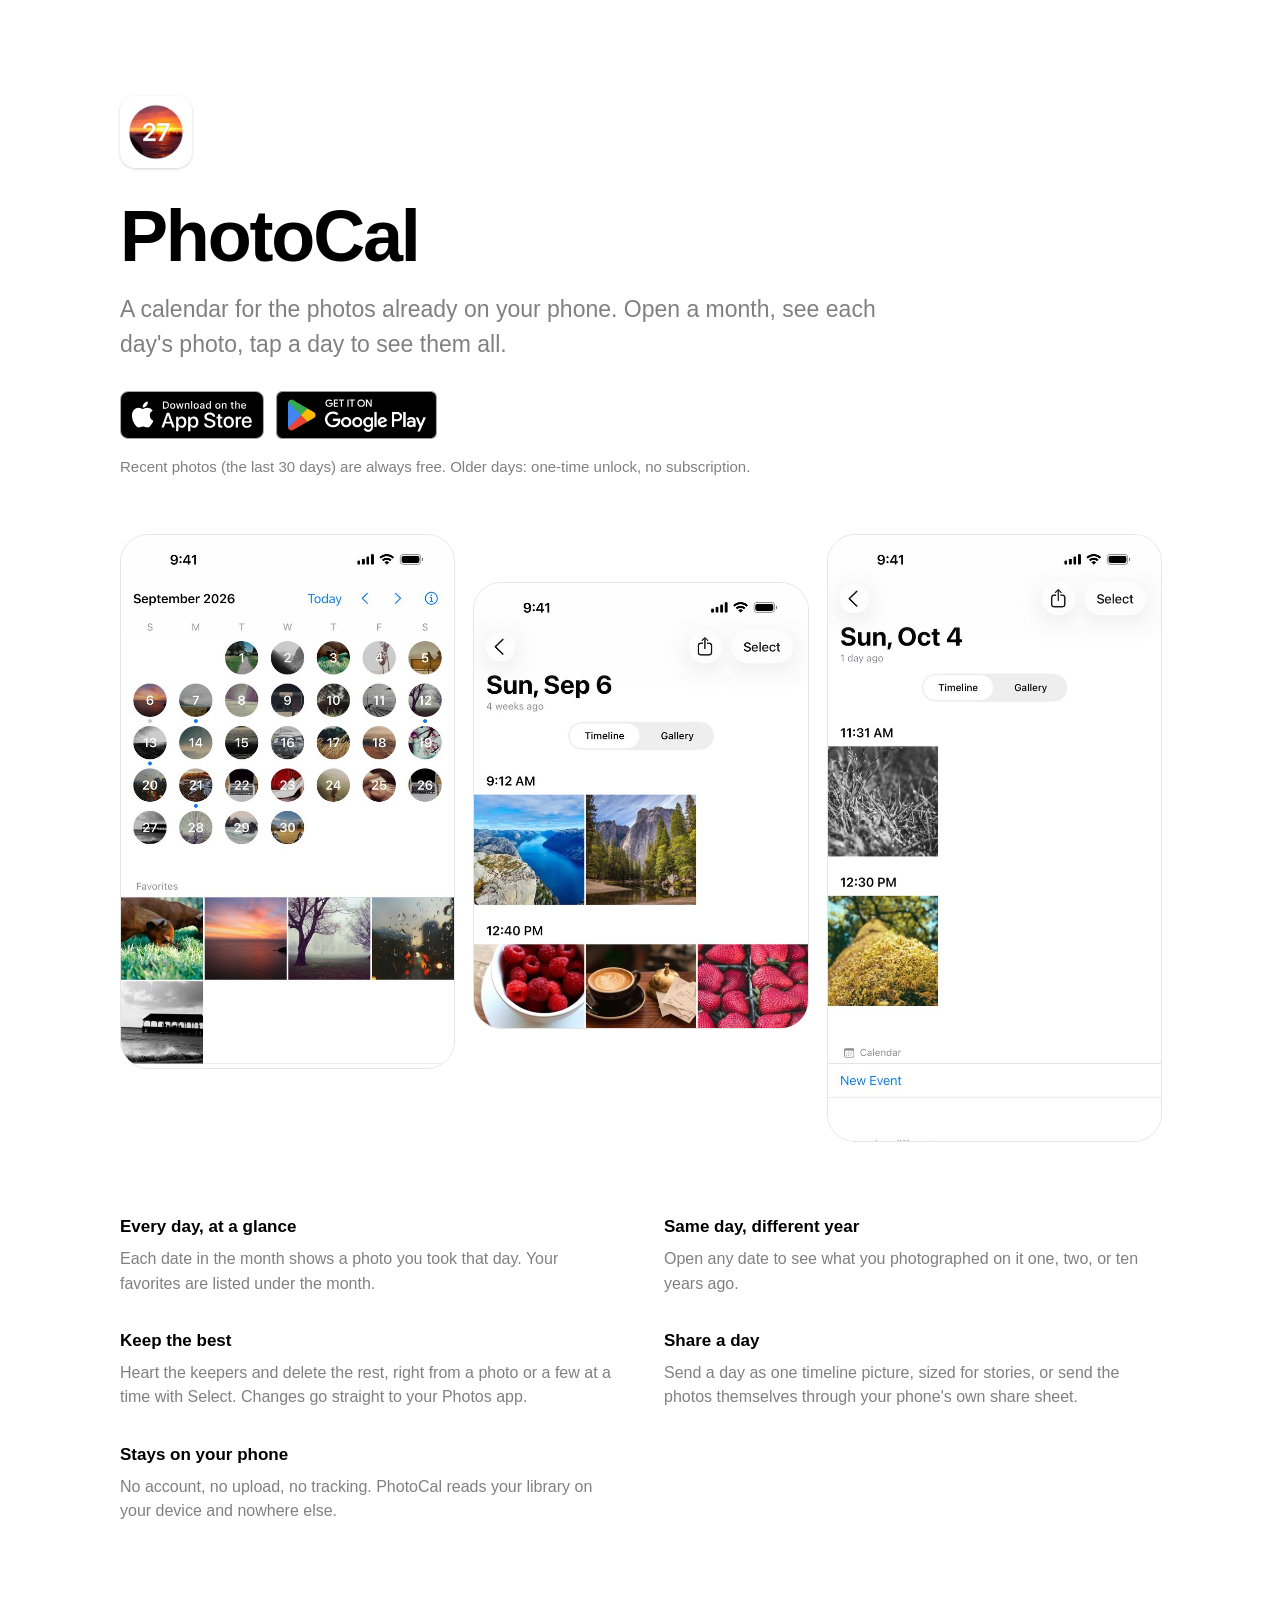
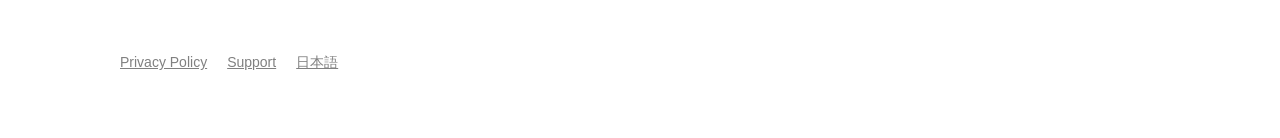
==== index.html @ a9daef5f "Carry ?utm_source into the store buttons so installs count per channel Co-Authored-By: Claude Opus 5" ====
<!doctype html>
<html lang="en">
<head>
<meta charset="utf-8">
<meta name="viewport" content="width=device-width, initial-scale=1">
<title>PhotoCal: Photo Calendar for iPhone and Android</title>
<meta name="description" content="A calendar for the photos already on your phone. Look back by date, keep the best, clear the rest, share a day. Photos stay on your device. Free on iPhone and Android.">
<link rel="canonical" href="https://photocalapp.com/">
<link rel="alternate" hreflang="en" href="https://photocalapp.com/">
<link rel="alternate" hreflang="ja" href="https://photocalapp.com/ja/">
<link rel="alternate" hreflang="x-default" href="https://photocalapp.com/">
<meta name="apple-itunes-app" content="app-id=6818942546">
<meta property="og:type" content="website">
<meta property="og:url" content="https://photocalapp.com/">
<meta property="og:title" content="PhotoCal: Photo Calendar">
<meta property="og:description" content="A calendar for the photos already on your phone.">
<meta property="og:image" content="https://photocalapp.com/img/01_calendar.jpg">
<meta name="twitter:card" content="summary_large_image">
<script type="application/ld+json">
{
  "@context": "https://schema.org",
  "@type": "MobileApplication",
  "name": "PhotoCal: Photo Calendar",
  "url": "https://photocalapp.com/",
  "image": "https://photocalapp.com/img/icon-180.png",
  "description": "A calendar for the photos already on your phone. Look back by date, keep the best, clear the rest, share a day.",
  "applicationCategory": "PhotographyApplication",
  "operatingSystem": "iOS, Android",
  "offers": { "@type": "Offer", "price": "0", "priceCurrency": "USD" },
  "sameAs": [
    "https://apps.apple.com/app/id6818942546",
    "https://play.google.com/store/apps/details?id=com.photocalapp.photocal"
  ]
}
</script>
<link rel="icon" href="/img/icon-64.png">
<link rel="apple-touch-icon" href="/img/icon-180.png">
<link rel="stylesheet" href="/style.css">
<style>
  body { max-width: none; padding: 0; }
  .wrap { max-width: 1040px; margin: 0 auto; padding: 0 24px; }
  header { padding: 96px 0 56px; }
  header .icon { width: 72px; height: 72px; border-radius: 16px; margin-bottom: 24px; box-shadow: 0 1px 3px color-mix(in srgb, CanvasText 18%, transparent); }
  header h1 { font-size: clamp(44px, 7vw, 72px); letter-spacing: -0.03em; line-height: 1; margin: 0; }
  header p { font-size: clamp(19px, 2.4vw, 23px); color: GrayText; max-width: 34em; margin: 20px 0 0; }
  .stores { display: flex; flex-wrap: wrap; gap: 12px; margin-top: 28px; }
  .stores img { height: 48px; width: auto; display: block; }
  header .price { font-size: 15px; color: GrayText; margin: 16px 0 0; max-width: none; }
  .shots { display: grid; grid-template-columns: repeat(3, 1fr); gap: 20px; align-items: start; }
  .shots img { width: 100%; height: auto; border-radius: 28px; border: 1px solid color-mix(in srgb, CanvasText 10%, transparent); }
  .shots img:nth-child(2) { margin-top: 48px; }
  .points { display: grid; grid-template-columns: repeat(2, 1fr); gap: 32px 48px; padding: 72px 0 24px; }
  .points h2 { font-size: 17px; margin: 0 0 6px; }
  .points p { margin: 0; color: GrayText; font-size: 16px; }
  .site-footer { padding: 56px 0 64px; font-size: 14px; display: flex; gap: 20px; }
  .site-footer a { color: GrayText; }
  @media (max-width: 720px) {
    header { padding: 64px 0 40px; }
    .shots { grid-template-columns: 1fr 1fr; }
    .shots img:nth-child(3) { display: none; }
    .shots img:nth-child(2) { margin-top: 32px; }
    .points { grid-template-columns: 1fr; gap: 24px; padding-top: 48px; }
  }
</style>
</head>
<body>
<div class="wrap">
  <header>
    <img class="icon" src="/img/icon-180.png" alt="PhotoCal icon">
    <h1>PhotoCal</h1>
    <p>A calendar for the photos already on your phone. Open a month, see each day's photo, tap a day to see them all.</p>
    <div class="stores">
      <a href="https://apps.apple.com/app/id6818942546"><img src="/img/app-store.svg" alt="Download on the App Store"></a>
      <a href="https://play.google.com/store/apps/details?id=com.photocalapp.photocal&amp;referrer=utm_source%3Dphotocalapp.com"><img src="/img/google-play.png" alt="Get it on Google Play"></a>
    </div>
    <p class="price">Recent photos (the last 30 days) are always free. Older days: one-time unlock, no subscription.</p>
  </header>

  <section class="shots" aria-label="Screenshots">
    <img src="/img/01_calendar.jpg" alt="A month calendar where each date shows that day's photo">
    <img src="/img/02_timeline.jpg" alt="One day's photos grouped by the time they were taken" loading="lazy">
    <img src="/img/05_same_day.jpg" alt="A day's photos with that day's calendar events" loading="lazy">
  </section>

  <section class="points">
    <div>
      <h2>Every day, at a glance</h2>
      <p>Each date in the month shows a photo you took that day. Your favorites are listed under the month.</p>
    </div>
    <div>
      <h2>Same day, different year</h2>
      <p>Open any date to see what you photographed on it one, two, or ten years ago.</p>
    </div>
    <div>
      <h2>Keep the best</h2>
      <p>Heart the keepers and delete the rest, right from a photo or a few at a time with Select. Changes go straight to your Photos app.</p>
    </div>
    <div>
      <h2>Share a day</h2>
      <p>Send a day as one timeline picture, sized for stories, or send the photos themselves through your phone's own share sheet.</p>
    </div>
    <div>
      <h2>Stays on your phone</h2>
      <p>No account, no upload, no tracking. PhotoCal reads your library on your device and nowhere else.</p>
    </div>
  </section>

  <footer class="site-footer">
    <a href="/privacy/">Privacy Policy</a>
    <a href="/support/">Support</a>
    <a href="/ja/" hreflang="ja" lang="ja">日本語</a>
  </footer>
</div>
<script>
// Carries the channel a visitor came from (photocalapp.com/?utm_source=threads)
// into the store buttons, so installs can be counted per channel: Play's
// install referrer, and the App Store campaign (ct; counted once pt is set).
(function () {
  var source = new URLSearchParams(location.search).get('utm_source');
  if (!source || !/^[a-z0-9_.-]{1,40}$/i.test(source)) return;
  document.querySelectorAll('a[href*="play.google.com"]').forEach(function (a) {
    a.href = a.href.replace(/utm_source%3D[^&%]*/, 'utm_source%3D' + source);
  });
  document.querySelectorAll('a[href*="apps.apple.com"]').forEach(function (a) {
    var url = new URL(a.href);
    url.searchParams.set('ct', source);
    a.href = url.toString();
  });
})();
</script>
</body>
</html>
---- style.css ----
:root { color-scheme: light dark; }
body { font-family: -apple-system, BlinkMacSystemFont, "Segoe UI", Roboto, sans-serif; max-width: 640px; margin: 0 auto; padding: 48px 20px; line-height: 1.55; color: CanvasText; background: Canvas; }
h1 { font-size: 34px; margin: 0 0 4px; }
h2 { font-size: 20px; margin-top: 32px; }
.sub { color: GrayText; margin: 0 0 32px; }
a { color: #0a84ff; }
footer { margin-top: 48px; font-size: 14px; color: GrayText; }
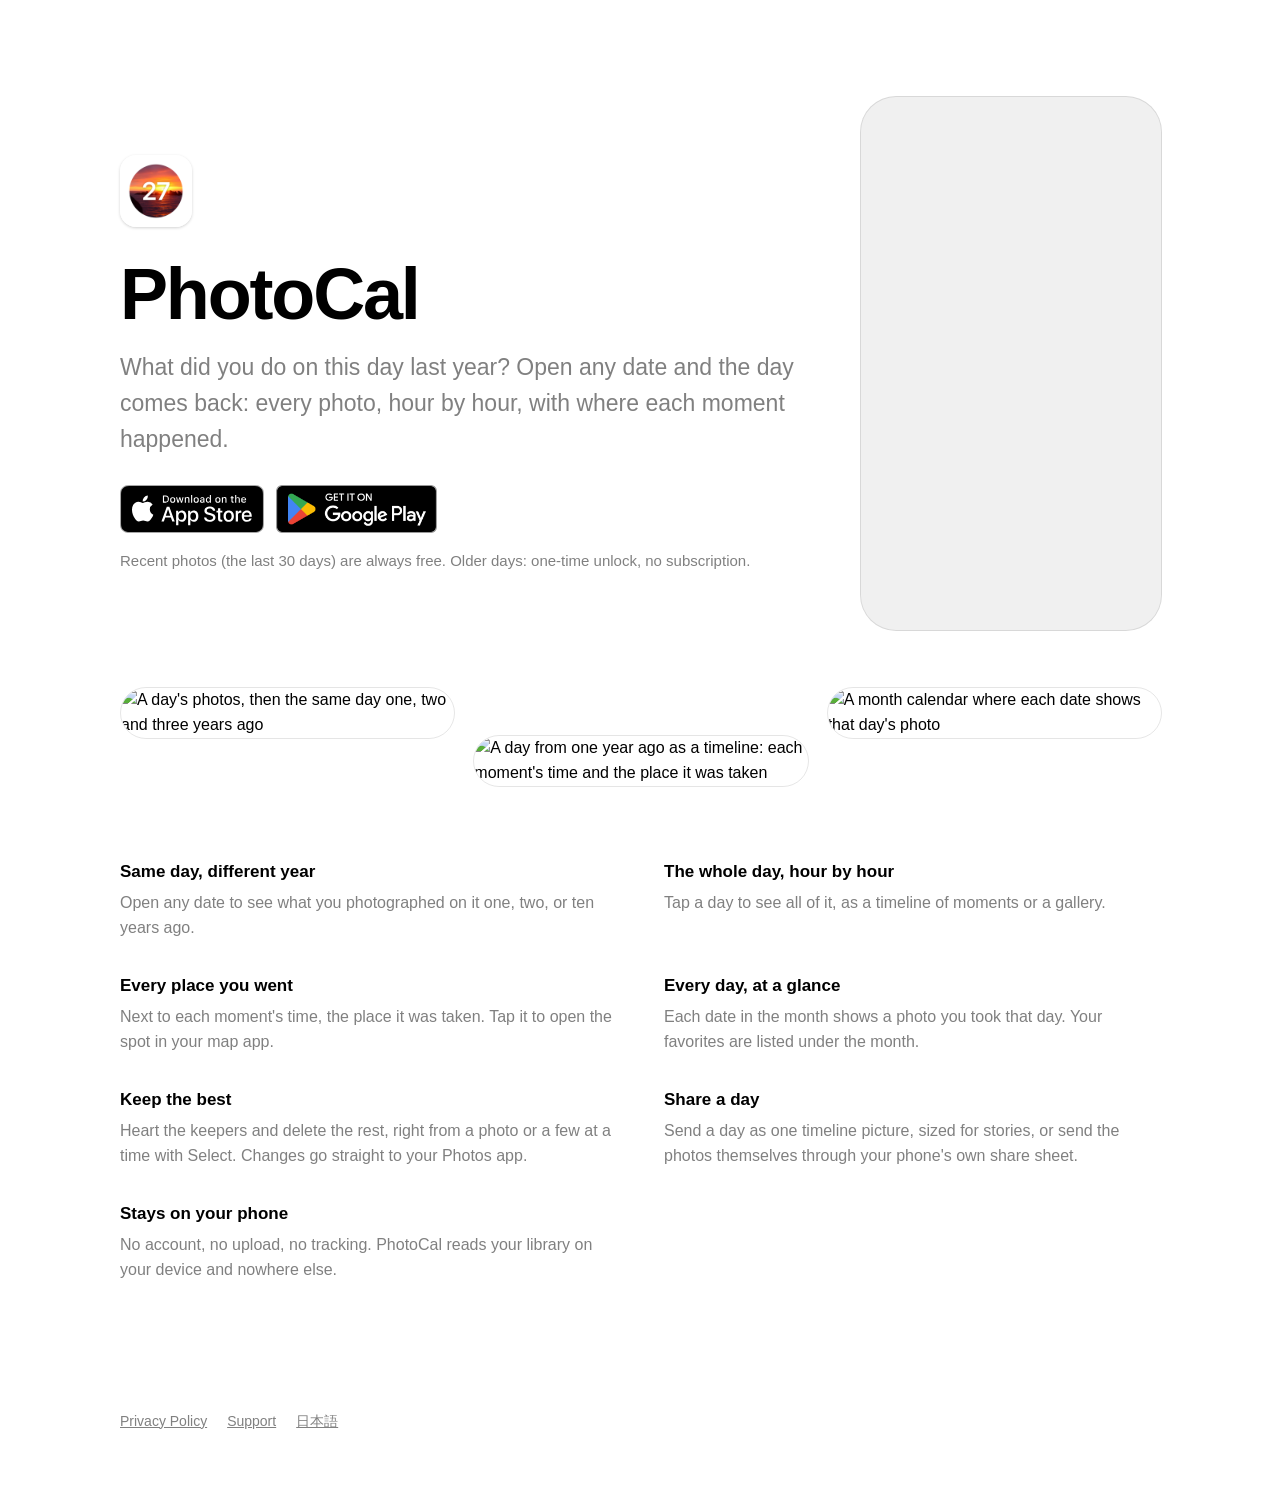
==== commit 7e2f18f8: "Landing leads with the edge: this day last year, hour by hour, every place; clip in the hero; Androi" ====
--- a/index.html
+++ b/index.html
@@ -3,8 +3,8 @@
 <head>
 <meta charset="utf-8">
 <meta name="viewport" content="width=device-width, initial-scale=1">
-<title>PhotoCal: Photo Calendar for iPhone and Android</title>
-<meta name="description" content="A calendar for the photos already on your phone. Look back by date, keep the best, clear the rest, share a day. Photos stay on your device. Free on iPhone and Android.">
+<title>PhotoCal: Photos On This Day, by Date, for iPhone and Android</title>
+<meta name="description" content="What did you do on this day last year? Open any date and the day comes back: every photo, hour by hour, with where each moment happened. Photos stay on your device. Free on iPhone and Android.">
 <link rel="canonical" href="https://photocalapp.com/">
 <link rel="alternate" hreflang="en" href="https://photocalapp.com/">
 <link rel="alternate" hreflang="ja" href="https://photocalapp.com/ja/">
@@ -13,8 +13,8 @@
 <meta property="og:type" content="website">
 <meta property="og:url" content="https://photocalapp.com/">
 <meta property="og:title" content="PhotoCal: Photo Calendar">
-<meta property="og:description" content="A calendar for the photos already on your phone.">
-<meta property="og:image" content="https://photocalapp.com/img/01_calendar.jpg">
+<meta property="og:description" content="What did you do on this day last year? Open any date and the day comes back, hour by hour, with every place.">
+<meta property="og:image" content="https://photocalapp.com/img/same_day.jpg">
 <meta name="twitter:card" content="summary_large_image">
 <script type="application/ld+json">
 {
@@ -23,7 +23,7 @@
   "name": "PhotoCal: Photo Calendar",
   "url": "https://photocalapp.com/",
   "image": "https://photocalapp.com/img/icon-180.png",
-  "description": "A calendar for the photos already on your phone. Look back by date, keep the best, clear the rest, share a day.",
+  "description": "What did you do on this day last year? Open any date and the day comes back: every photo, hour by hour, with where each moment happened.",
   "applicationCategory": "PhotographyApplication",
   "operatingSystem": "iOS, Android",
   "offers": { "@type": "Offer", "price": "0", "priceCurrency": "USD" },
@@ -39,7 +39,8 @@
 <style>
   body { max-width: none; padding: 0; }
   .wrap { max-width: 1040px; margin: 0 auto; padding: 0 24px; }
-  header { padding: 96px 0 56px; }
+  header { padding: 96px 0 56px; display: grid; grid-template-columns: 1fr 300px; gap: 56px; align-items: center; }
+  header video { width: 100%; aspect-ratio: 9 / 16; border-radius: 36px; background: color-mix(in srgb, CanvasText 6%, transparent); border: 1px solid color-mix(in srgb, CanvasText 10%, transparent); object-fit: cover; }
   header .icon { width: 72px; height: 72px; border-radius: 16px; margin-bottom: 24px; box-shadow: 0 1px 3px color-mix(in srgb, CanvasText 18%, transparent); }
   header h1 { font-size: clamp(44px, 7vw, 72px); letter-spacing: -0.03em; line-height: 1; margin: 0; }
   header p { font-size: clamp(19px, 2.4vw, 23px); color: GrayText; max-width: 34em; margin: 20px 0 0; }
@@ -55,7 +56,8 @@
   .site-footer { padding: 56px 0 64px; font-size: 14px; display: flex; gap: 20px; }
   .site-footer a { color: GrayText; }
   @media (max-width: 720px) {
-    header { padding: 64px 0 40px; }
+    header { padding: 56px 0 40px; grid-template-columns: 1fr; gap: 32px; }
+    header video { max-width: 300px; }
     .shots { grid-template-columns: 1fr 1fr; }
     .shots img:nth-child(3) { display: none; }
     .shots img:nth-child(2) { margin-top: 32px; }
@@ -66,30 +68,41 @@
 <body>
 <div class="wrap">
   <header>
+    <div>
     <img class="icon" src="/img/icon-180.png" alt="PhotoCal icon">
     <h1>PhotoCal</h1>
-    <p>A calendar for the photos already on your phone. Open a month, see each day's photo, tap a day to see them all.</p>
+    <p>What did you do on this day last year? Open any date and the day comes back: every photo, hour by hour, with where each moment happened.</p>
     <div class="stores">
       <a href="https://apps.apple.com/app/id6818942546"><img src="/img/app-store.svg" alt="Download on the App Store"></a>
       <a href="https://play.google.com/store/apps/details?id=com.photocalapp.photocal&amp;referrer=utm_source%3Dphotocalapp.com"><img src="/img/google-play.png" alt="Get it on Google Play"></a>
     </div>
     <p class="price">Recent photos (the last 30 days) are always free. Older days: one-time unlock, no subscription.</p>
+    </div>
+    <video src="/img/lastyear.mp4" poster="/img/lastyear.jpg" autoplay muted loop playsinline aria-label="Opening the same day one year ago: the day's photos hour by hour, with the place of each moment"></video>
   </header>
 
   <section class="shots" aria-label="Screenshots">
-    <img src="/img/01_calendar.jpg" alt="A month calendar where each date shows that day's photo">
-    <img src="/img/02_timeline.jpg" alt="One day's photos grouped by the time they were taken" loading="lazy">
-    <img src="/img/05_same_day.jpg" alt="A day's photos with that day's calendar events" loading="lazy">
+    <img src="/img/same_day.jpg" alt="A day's photos, then the same day one, two and three years ago" loading="lazy">
+    <img src="/img/timeline_places.jpg" alt="A day from one year ago as a timeline: each moment's time and the place it was taken" loading="lazy">
+    <img src="/img/calendar.jpg" alt="A month calendar where each date shows that day's photo" loading="lazy">
   </section>
 
   <section class="points">
     <div>
+      <h2>Same day, different year</h2>
+      <p>Open any date to see what you photographed on it one, two, or ten years ago.</p>
+    </div>
+    <div>
+      <h2>The whole day, hour by hour</h2>
+      <p>Tap a day to see all of it, as a timeline of moments or a gallery.</p>
+    </div>
+    <div>
+      <h2>Every place you went</h2>
+      <p>Next to each moment's time, the place it was taken. Tap it to open the spot in your map app.</p>
+    </div>
+    <div>
       <h2>Every day, at a glance</h2>
       <p>Each date in the month shows a photo you took that day. Your favorites are listed under the month.</p>
-    </div>
-    <div>
-      <h2>Same day, different year</h2>
-      <p>Open any date to see what you photographed on it one, two, or ten years ago.</p>
     </div>
     <div>
       <h2>Keep the best</h2>
@@ -112,9 +125,16 @@
   </footer>
 </div>
 <script>
+// Android visitors see Google Play first.
+if (/Android/i.test(navigator.userAgent)) {
+  var stores = document.querySelector('.stores');
+  stores.insertBefore(stores.lastElementChild, stores.firstElementChild);
+}
+</script>
+<script>
 // Carries the channel a visitor came from (photocalapp.com/?utm_source=threads)
 // into the store buttons, so installs can be counted per channel: Play's
-// install referrer, and the App Store campaign (ct; counted once pt is set).
+// install referrer, and the App Store campaign link (pt is our provider id).
 (function () {
   var source = new URLSearchParams(location.search).get('utm_source');
   if (!source || !/^[a-z0-9_.-]{1,40}$/i.test(source)) return;
@@ -123,7 +143,9 @@
   });
   document.querySelectorAll('a[href*="apps.apple.com"]').forEach(function (a) {
     var url = new URL(a.href);
+    url.searchParams.set('pt', '118002225');
     url.searchParams.set('ct', source);
+    url.searchParams.set('mt', '8');
     a.href = url.toString();
   });
 })();
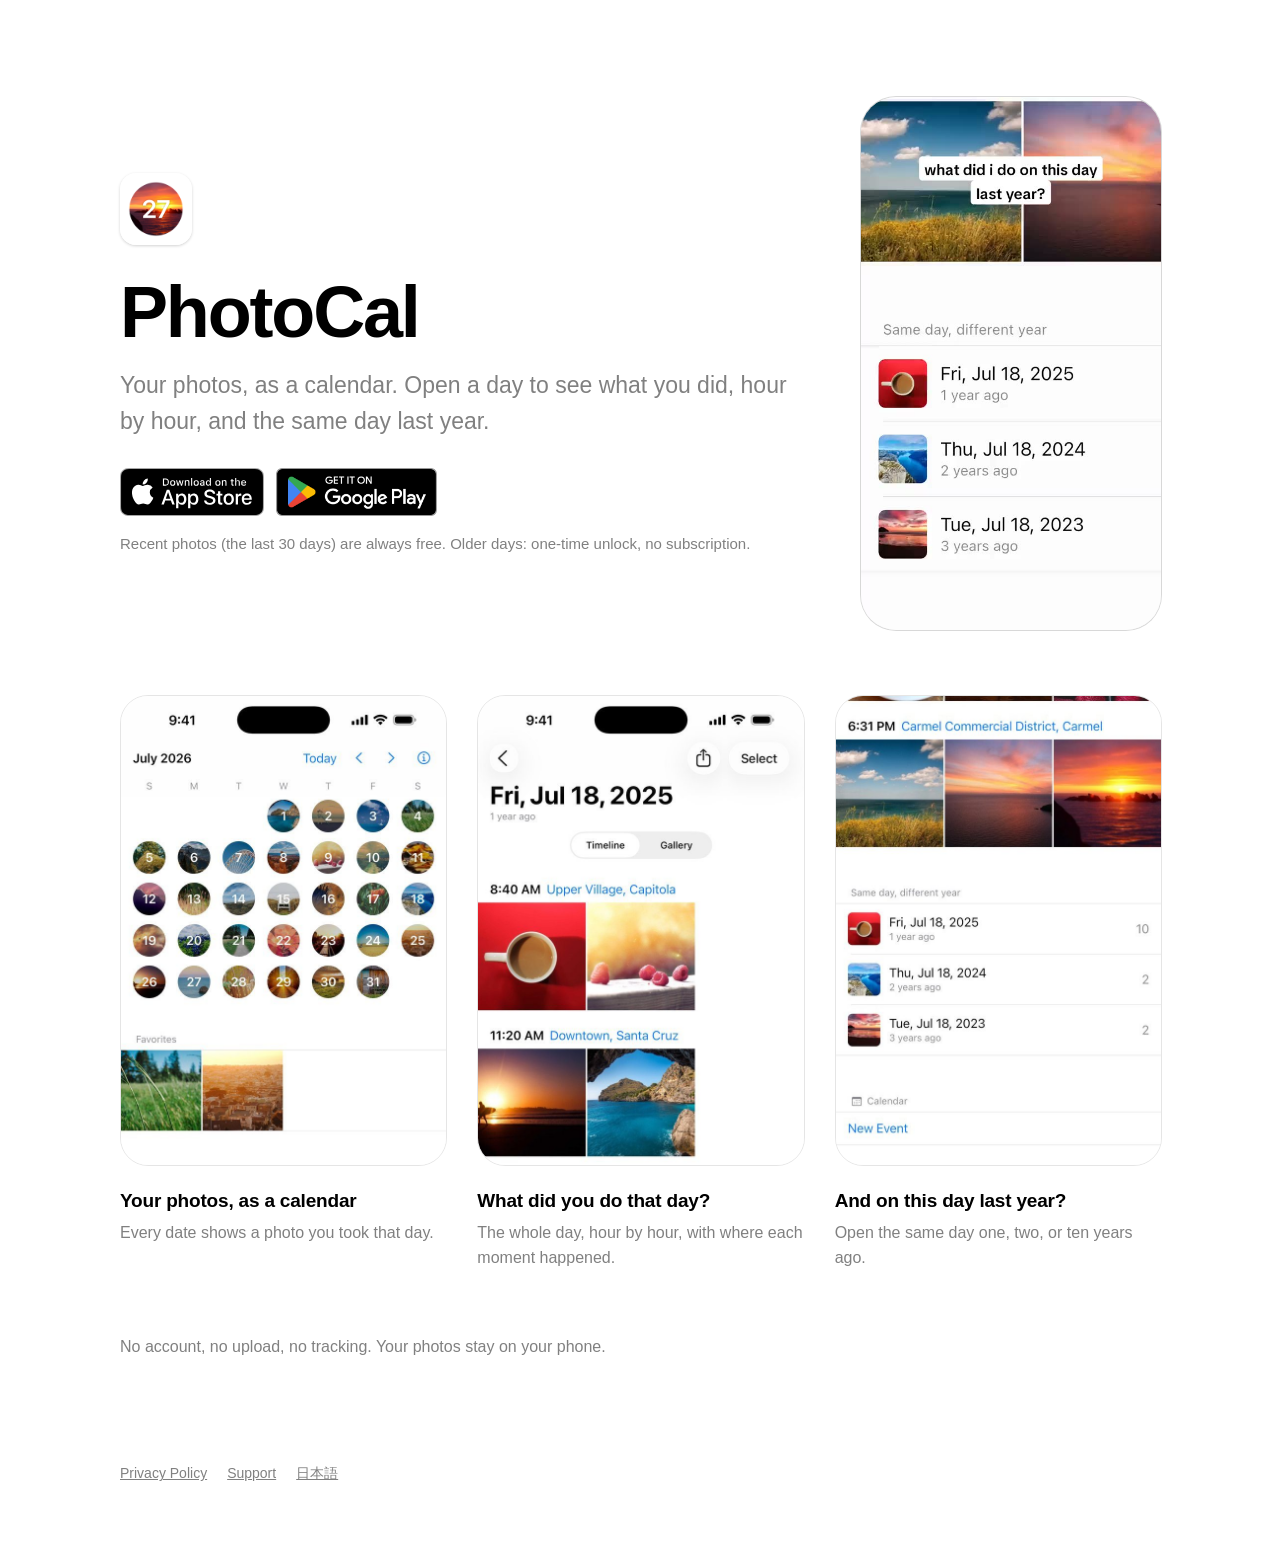
==== commit 164b3b35: "Landing: three steps in order (calendar, that day, same day last year), one privacy line; drop the s" ====
--- a/index.html
+++ b/index.html
@@ -47,21 +47,20 @@
   .stores { display: flex; flex-wrap: wrap; gap: 12px; margin-top: 28px; }
   .stores img { height: 48px; width: auto; display: block; }
   header .price { font-size: 15px; color: GrayText; margin: 16px 0 0; max-width: none; }
-  .shots { display: grid; grid-template-columns: repeat(3, 1fr); gap: 20px; align-items: start; }
-  .shots img { width: 100%; height: auto; border-radius: 28px; border: 1px solid color-mix(in srgb, CanvasText 10%, transparent); }
-  .shots img:nth-child(2) { margin-top: 48px; }
-  .points { display: grid; grid-template-columns: repeat(2, 1fr); gap: 32px 48px; padding: 72px 0 24px; }
-  .points h2 { font-size: 17px; margin: 0 0 6px; }
-  .points p { margin: 0; color: GrayText; font-size: 16px; }
+  .story { display: grid; grid-template-columns: repeat(3, 1fr); gap: 32px; padding-top: 8px; }
+  .story figure { margin: 0; }
+  .story img { width: 100%; height: auto; border-radius: 28px; border: 1px solid color-mix(in srgb, CanvasText 10%, transparent); display: block; }
+  .story h2 { font-size: 19px; margin: 20px 0 6px; letter-spacing: -0.01em; }
+  .story p { margin: 0; color: GrayText; font-size: 16px; }
+  .private { padding: 64px 0 0; color: GrayText; font-size: 16px; margin: 0; }
   .site-footer { padding: 56px 0 64px; font-size: 14px; display: flex; gap: 20px; }
   .site-footer a { color: GrayText; }
   @media (max-width: 720px) {
     header { padding: 56px 0 40px; grid-template-columns: 1fr; gap: 32px; }
     header video { max-width: 300px; }
-    .shots { grid-template-columns: 1fr 1fr; }
-    .shots img:nth-child(3) { display: none; }
-    .shots img:nth-child(2) { margin-top: 32px; }
-    .points { grid-template-columns: 1fr; gap: 24px; padding-top: 48px; }
+    .story { grid-template-columns: repeat(3, 78%); overflow-x: auto; scroll-snap-type: x mandatory; gap: 16px; margin: 0 -24px; padding: 8px 24px 4px; }
+    .story figure { scroll-snap-align: center; }
+    .private { padding-top: 40px; }
   }
 </style>
 </head>
@@ -71,7 +70,7 @@
     <div>
     <img class="icon" src="/img/icon-180.png" alt="PhotoCal icon">
     <h1>PhotoCal</h1>
-    <p>What did you do on this day last year? Open any date and the day comes back: every photo, hour by hour, with where each moment happened.</p>
+    <p>Your photos, as a calendar. Open a day to see what you did, hour by hour, and the same day last year.</p>
     <div class="stores">
       <a href="https://apps.apple.com/app/id6818942546"><img src="/img/app-store.svg" alt="Download on the App Store"></a>
       <a href="https://play.google.com/store/apps/details?id=com.photocalapp.photocal&amp;referrer=utm_source%3Dphotocalapp.com"><img src="/img/google-play.png" alt="Get it on Google Play"></a>
@@ -81,42 +80,24 @@
     <video src="/img/lastyear.mp4" poster="/img/lastyear.jpg" autoplay muted loop playsinline aria-label="Opening the same day one year ago: the day's photos hour by hour, with the place of each moment"></video>
   </header>
 
-  <section class="shots" aria-label="Screenshots">
-    <img src="/img/same_day.jpg" alt="A day's photos, then the same day one, two and three years ago" loading="lazy">
-    <img src="/img/timeline_places.jpg" alt="A day from one year ago as a timeline: each moment's time and the place it was taken" loading="lazy">
-    <img src="/img/calendar.jpg" alt="A month calendar where each date shows that day's photo" loading="lazy">
+  <section class="story" aria-label="How it works">
+    <figure>
+      <img src="/img/calendar.jpg" alt="A month calendar where each date shows that day's photo" loading="lazy">
+      <h2>Your photos, as a calendar</h2>
+      <p>Every date shows a photo you took that day.</p>
+    </figure>
+    <figure>
+      <img src="/img/timeline_places.jpg" alt="A day as a timeline: each moment's time and the place it was taken" loading="lazy">
+      <h2>What did you do that day?</h2>
+      <p>The whole day, hour by hour, with where each moment happened.</p>
+    </figure>
+    <figure>
+      <img src="/img/same_day.jpg" alt="A day's photos, then the same day one, two and three years ago" loading="lazy">
+      <h2>And on this day last year?</h2>
+      <p>Open the same day one, two, or ten years ago.</p>
+    </figure>
   </section>
-
-  <section class="points">
-    <div>
-      <h2>Same day, different year</h2>
-      <p>Open any date to see what you photographed on it one, two, or ten years ago.</p>
-    </div>
-    <div>
-      <h2>The whole day, hour by hour</h2>
-      <p>Tap a day to see all of it, as a timeline of moments or a gallery.</p>
-    </div>
-    <div>
-      <h2>Every place you went</h2>
-      <p>Next to each moment's time, the place it was taken. Tap it to open the spot in your map app.</p>
-    </div>
-    <div>
-      <h2>Every day, at a glance</h2>
-      <p>Each date in the month shows a photo you took that day. Your favorites are listed under the month.</p>
-    </div>
-    <div>
-      <h2>Keep the best</h2>
-      <p>Heart the keepers and delete the rest, right from a photo or a few at a time with Select. Changes go straight to your Photos app.</p>
-    </div>
-    <div>
-      <h2>Share a day</h2>
-      <p>Send a day as one timeline picture, sized for stories, or send the photos themselves through your phone's own share sheet.</p>
-    </div>
-    <div>
-      <h2>Stays on your phone</h2>
-      <p>No account, no upload, no tracking. PhotoCal reads your library on your device and nowhere else.</p>
-    </div>
-  </section>
+  <p class="private">No account, no upload, no tracking. Your photos stay on your phone.</p>
 
   <footer class="site-footer">
     <a href="/privacy/">Privacy Policy</a>
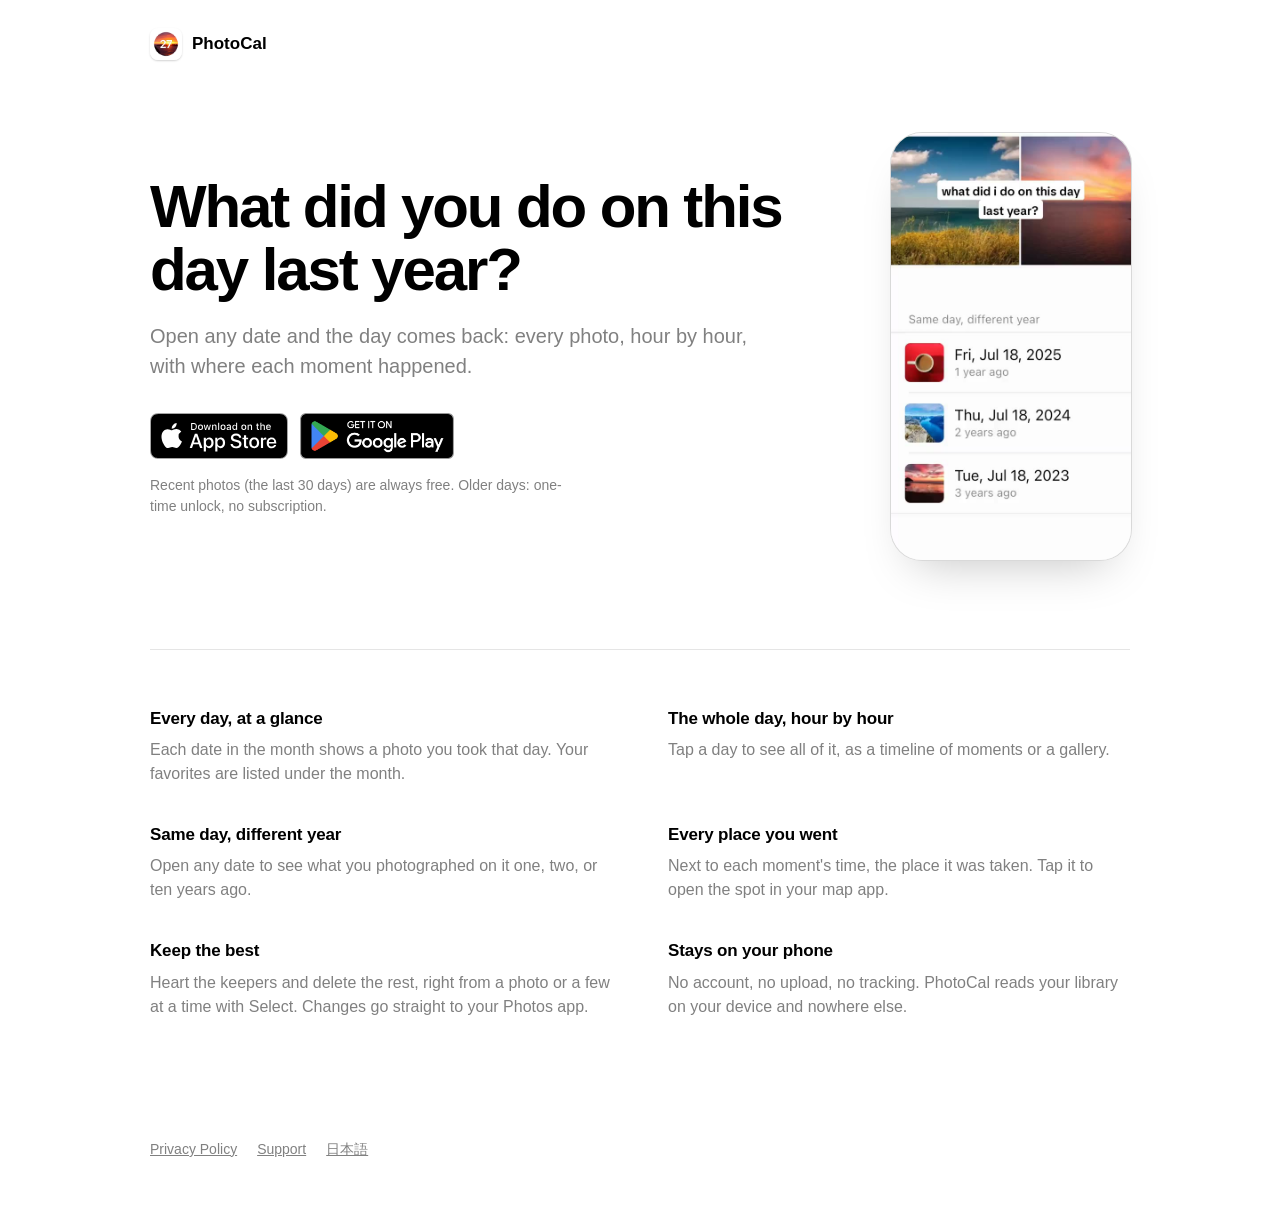
==== commit 838fcf36: "Landing: the question as the headline, one smaller phone, no screenshot grid, quiet feature list wit" ====
--- a/index.html
+++ b/index.html
@@ -38,67 +38,70 @@
 <link rel="stylesheet" href="/style.css">
 <style>
   body { max-width: none; padding: 0; }
-  .wrap { max-width: 1040px; margin: 0 auto; padding: 0 24px; }
-  header { padding: 96px 0 56px; display: grid; grid-template-columns: 1fr 300px; gap: 56px; align-items: center; }
-  header video { width: 100%; aspect-ratio: 9 / 16; border-radius: 36px; background: color-mix(in srgb, CanvasText 6%, transparent); border: 1px solid color-mix(in srgb, CanvasText 10%, transparent); object-fit: cover; }
-  header .icon { width: 72px; height: 72px; border-radius: 16px; margin-bottom: 24px; box-shadow: 0 1px 3px color-mix(in srgb, CanvasText 18%, transparent); }
-  header h1 { font-size: clamp(44px, 7vw, 72px); letter-spacing: -0.03em; line-height: 1; margin: 0; }
-  header p { font-size: clamp(19px, 2.4vw, 23px); color: GrayText; max-width: 34em; margin: 20px 0 0; }
-  .stores { display: flex; flex-wrap: wrap; gap: 12px; margin-top: 28px; }
-  .stores img { height: 48px; width: auto; display: block; }
-  header .price { font-size: 15px; color: GrayText; margin: 16px 0 0; max-width: none; }
-  .story { display: grid; grid-template-columns: repeat(3, 1fr); gap: 32px; padding-top: 8px; }
-  .story figure { margin: 0; }
-  .story img { width: 100%; height: auto; border-radius: 28px; border: 1px solid color-mix(in srgb, CanvasText 10%, transparent); display: block; }
-  .story h2 { font-size: 19px; margin: 20px 0 6px; letter-spacing: -0.01em; }
-  .story p { margin: 0; color: GrayText; font-size: 16px; }
-  .private { padding: 64px 0 0; color: GrayText; font-size: 16px; margin: 0; }
-  .site-footer { padding: 56px 0 64px; font-size: 14px; display: flex; gap: 20px; }
+  .wrap { max-width: 980px; margin: 0 auto; padding: 0 24px; }
+  .brand { display: flex; align-items: center; gap: 10px; padding: 28px 0 0; font-weight: 600; font-size: 17px; }
+  .brand img { width: 32px; height: 32px; border-radius: 8px; box-shadow: 0 1px 2px color-mix(in srgb, CanvasText 18%, transparent); }
+  header { padding: 72px 0 88px; display: grid; grid-template-columns: 1fr 240px; gap: 72px; align-items: center; }
+  header h1 { font-size: clamp(40px, 5.6vw, 60px); letter-spacing: -0.035em; line-height: 1.05; margin: 0; }
+  header p { font-size: clamp(18px, 2vw, 20px); color: GrayText; max-width: 30em; margin: 20px 0 0; line-height: 1.5; }
+  .stores { display: flex; flex-wrap: wrap; gap: 12px; margin-top: 32px; }
+  .stores img { height: 46px; width: auto; display: block; }
+  header .price { font-size: 14px; margin-top: 16px; }
+  header video { width: 100%; aspect-ratio: 9 / 16; border-radius: 32px; object-fit: cover; background: color-mix(in srgb, CanvasText 5%, transparent); border: 1px solid color-mix(in srgb, CanvasText 10%, transparent); box-shadow: 0 24px 48px -24px color-mix(in srgb, CanvasText 25%, transparent); }
+  .points { display: grid; grid-template-columns: repeat(2, 1fr); gap: 36px 56px; padding: 56px 0 0; border-top: 1px solid color-mix(in srgb, CanvasText 10%, transparent); }
+  .points h2 { font-size: 17px; margin: 0 0 6px; letter-spacing: -0.01em; }
+  .points p { margin: 0; color: GrayText; font-size: 16px; line-height: 1.5; }
+  .site-footer { padding: 72px 0 64px; font-size: 14px; display: flex; gap: 20px; }
   .site-footer a { color: GrayText; }
   @media (max-width: 720px) {
-    header { padding: 56px 0 40px; grid-template-columns: 1fr; gap: 32px; }
-    header video { max-width: 300px; }
-    .story { grid-template-columns: repeat(3, 78%); overflow-x: auto; scroll-snap-type: x mandatory; gap: 16px; margin: 0 -24px; padding: 8px 24px 4px; }
-    .story figure { scroll-snap-align: center; }
-    .private { padding-top: 40px; }
+    .brand { padding-top: 20px; }
+    header { padding: 40px 0 56px; grid-template-columns: 1fr; gap: 40px; }
+    header video { max-width: 220px; margin: 0 auto; display: block; }
+    .points { grid-template-columns: 1fr; gap: 24px; padding-top: 40px; }
   }
 </style>
 </head>
 <body>
 <div class="wrap">
+  <div class="brand"><img src="/img/icon-180.png" alt="PhotoCal icon">PhotoCal</div>
   <header>
     <div>
-    <img class="icon" src="/img/icon-180.png" alt="PhotoCal icon">
-    <h1>PhotoCal</h1>
-    <p>Your photos, as a calendar. Open a day to see what you did, hour by hour, and the same day last year.</p>
-    <div class="stores">
+      <h1>What did you do on this day last year?</h1>
+      <p>Open any date and the day comes back: every photo, hour by hour, with where each moment happened.</p>
+      <div class="stores">
       <a href="https://apps.apple.com/app/id6818942546"><img src="/img/app-store.svg" alt="Download on the App Store"></a>
       <a href="https://play.google.com/store/apps/details?id=com.photocalapp.photocal&amp;referrer=utm_source%3Dphotocalapp.com"><img src="/img/google-play.png" alt="Get it on Google Play"></a>
     </div>
-    <p class="price">Recent photos (the last 30 days) are always free. Older days: one-time unlock, no subscription.</p>
+      <p class="price">Recent photos (the last 30 days) are always free. Older days: one-time unlock, no subscription.</p>
     </div>
     <video src="/img/lastyear.mp4" poster="/img/lastyear.jpg" autoplay muted loop playsinline aria-label="Opening the same day one year ago: the day's photos hour by hour, with the place of each moment"></video>
   </header>
-
-  <section class="story" aria-label="How it works">
-    <figure>
-      <img src="/img/calendar.jpg" alt="A month calendar where each date shows that day's photo" loading="lazy">
-      <h2>Your photos, as a calendar</h2>
-      <p>Every date shows a photo you took that day.</p>
-    </figure>
-    <figure>
-      <img src="/img/timeline_places.jpg" alt="A day as a timeline: each moment's time and the place it was taken" loading="lazy">
-      <h2>What did you do that day?</h2>
-      <p>The whole day, hour by hour, with where each moment happened.</p>
-    </figure>
-    <figure>
-      <img src="/img/same_day.jpg" alt="A day's photos, then the same day one, two and three years ago" loading="lazy">
-      <h2>And on this day last year?</h2>
-      <p>Open the same day one, two, or ten years ago.</p>
-    </figure>
+  <section class="points" aria-label="Features">
+    <div>
+      <h2>Every day, at a glance</h2>
+      <p>Each date in the month shows a photo you took that day. Your favorites are listed under the month.</p>
+    </div>
+    <div>
+      <h2>The whole day, hour by hour</h2>
+      <p>Tap a day to see all of it, as a timeline of moments or a gallery.</p>
+    </div>
+    <div>
+      <h2>Same day, different year</h2>
+      <p>Open any date to see what you photographed on it one, two, or ten years ago.</p>
+    </div>
+    <div>
+      <h2>Every place you went</h2>
+      <p>Next to each moment's time, the place it was taken. Tap it to open the spot in your map app.</p>
+    </div>
+    <div>
+      <h2>Keep the best</h2>
+      <p>Heart the keepers and delete the rest, right from a photo or a few at a time with Select. Changes go straight to your Photos app.</p>
+    </div>
+    <div>
+      <h2>Stays on your phone</h2>
+      <p>No account, no upload, no tracking. PhotoCal reads your library on your device and nowhere else.</p>
+    </div>
   </section>
-  <p class="private">No account, no upload, no tracking. Your photos stay on your phone.</p>
-
   <footer class="site-footer">
     <a href="/privacy/">Privacy Policy</a>
     <a href="/support/">Support</a>
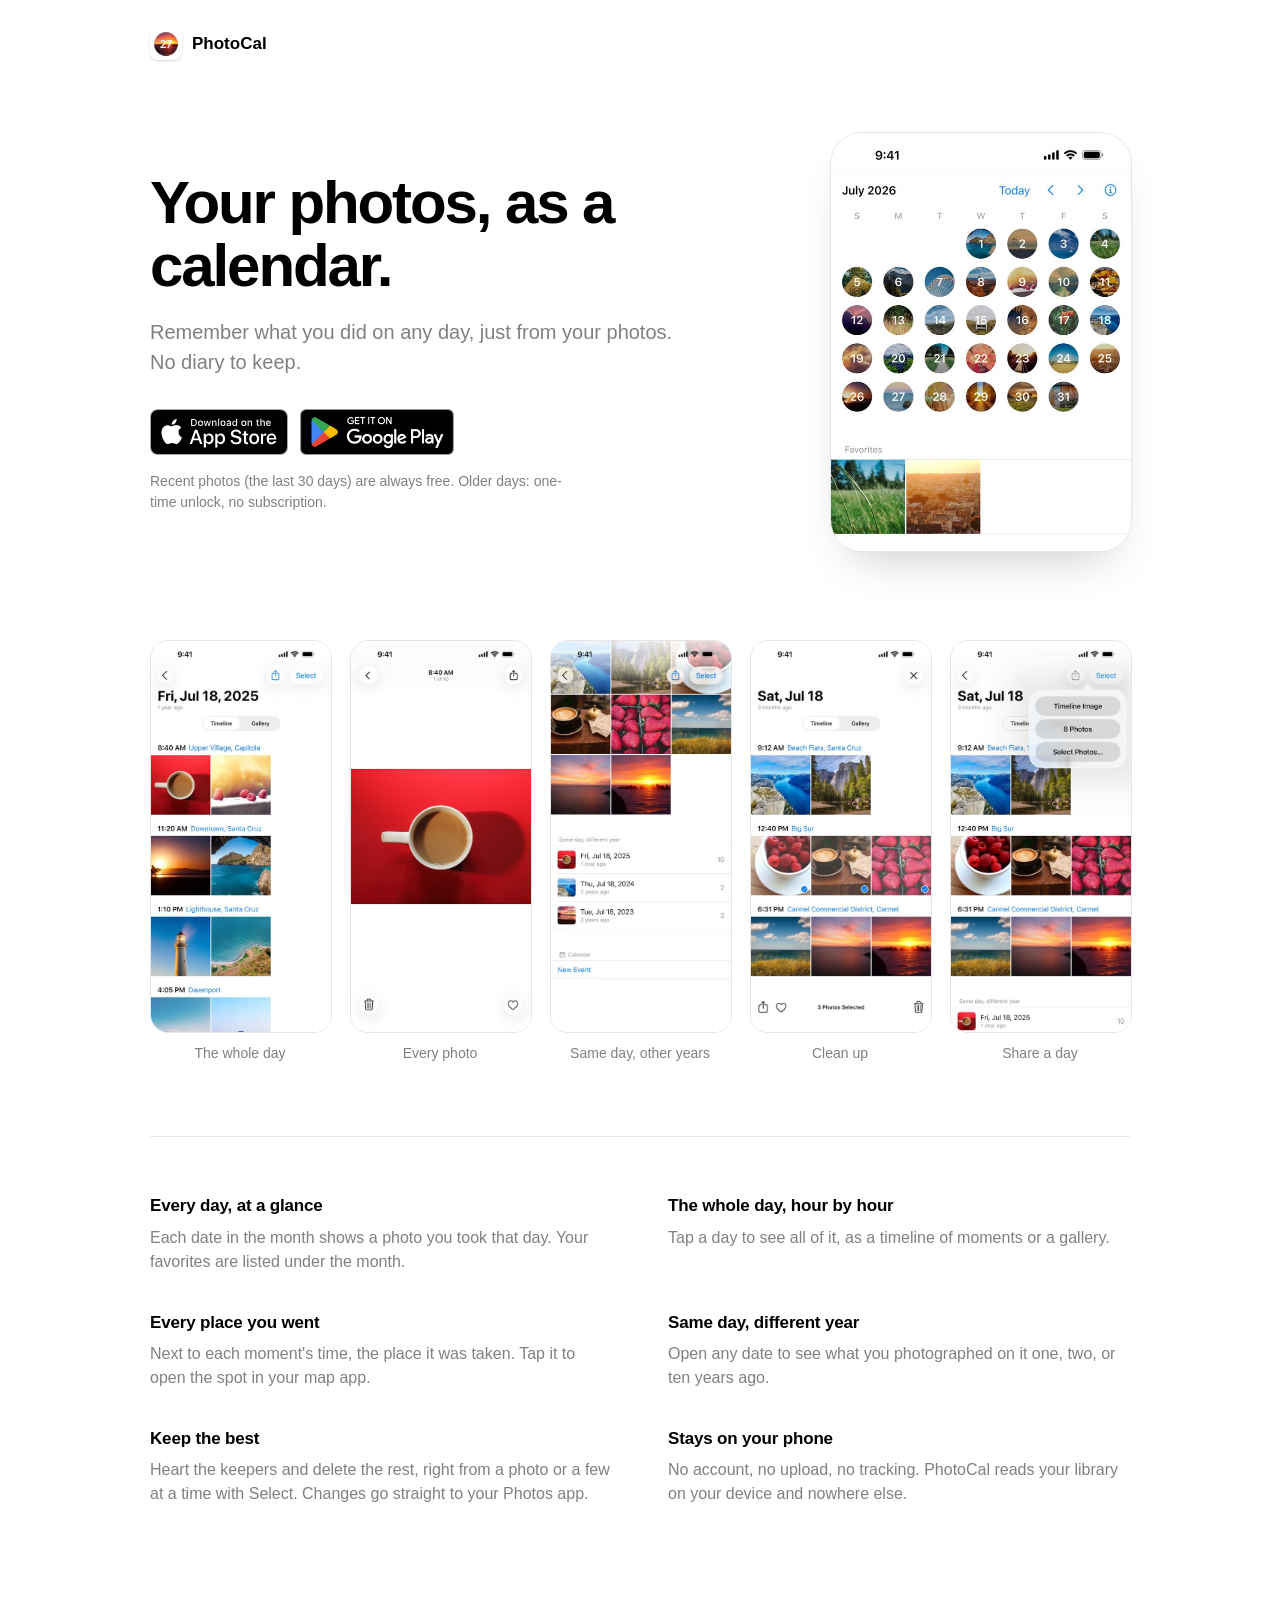
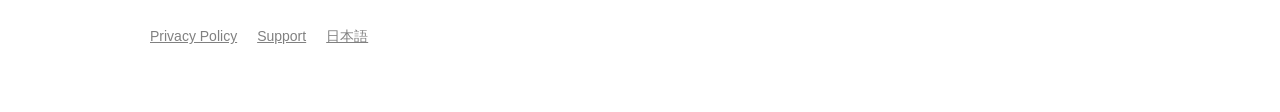
==== commit eb016b10: "Landing leads with the calendar: Your photos, as a calendar; remember any day from your photos, no d" ====
--- a/index.html
+++ b/index.html
@@ -3,8 +3,8 @@
 <head>
 <meta charset="utf-8">
 <meta name="viewport" content="width=device-width, initial-scale=1">
-<title>PhotoCal: Photos On This Day, by Date, for iPhone and Android</title>
-<meta name="description" content="What did you do on this day last year? Open any date and the day comes back: every photo, hour by hour, with where each moment happened. Photos stay on your device. Free on iPhone and Android.">
+<title>PhotoCal: Your Photos as a Calendar, for iPhone and Android</title>
+<meta name="description" content="Your photos, as a calendar. Remember what you did on any day, just from your photos. No diary to keep. Photos stay on your device. Free on iPhone and Android.">
 <link rel="canonical" href="https://photocalapp.com/">
 <link rel="alternate" hreflang="en" href="https://photocalapp.com/">
 <link rel="alternate" hreflang="ja" href="https://photocalapp.com/ja/">
@@ -13,8 +13,8 @@
 <meta property="og:type" content="website">
 <meta property="og:url" content="https://photocalapp.com/">
 <meta property="og:title" content="PhotoCal: Photo Calendar">
-<meta property="og:description" content="What did you do on this day last year? Open any date and the day comes back, hour by hour, with every place.">
-<meta property="og:image" content="https://photocalapp.com/img/same_day.jpg">
+<meta property="og:description" content="Your photos, as a calendar. Remember what you did on any day, just from your photos. No diary to keep. Photos stay on your device. Free on iPhone and Android.">
+<meta property="og:image" content="https://photocalapp.com/img/s/calendar.jpg">
 <meta name="twitter:card" content="summary_large_image">
 <script type="application/ld+json">
 {
@@ -23,7 +23,7 @@
   "name": "PhotoCal: Photo Calendar",
   "url": "https://photocalapp.com/",
   "image": "https://photocalapp.com/img/icon-180.png",
-  "description": "What did you do on this day last year? Open any date and the day comes back: every photo, hour by hour, with where each moment happened.",
+  "description": "Your photos, as a calendar. Remember what you did on any day, just from your photos. No diary to keep. Photos stay on your device. Free on iPhone and Android.",
   "applicationCategory": "PhotographyApplication",
   "operatingSystem": "iOS, Android",
   "offers": { "@type": "Offer", "price": "0", "priceCurrency": "USD" },
@@ -41,13 +41,17 @@
   .wrap { max-width: 980px; margin: 0 auto; padding: 0 24px; }
   .brand { display: flex; align-items: center; gap: 10px; padding: 28px 0 0; font-weight: 600; font-size: 17px; }
   .brand img { width: 32px; height: 32px; border-radius: 8px; box-shadow: 0 1px 2px color-mix(in srgb, CanvasText 18%, transparent); }
-  header { padding: 72px 0 88px; display: grid; grid-template-columns: 1fr 240px; gap: 72px; align-items: center; }
+  header { padding: 72px 0 88px; display: grid; grid-template-columns: 1fr 300px; gap: 72px; align-items: center; }
   header h1 { font-size: clamp(40px, 5.6vw, 60px); letter-spacing: -0.035em; line-height: 1.05; margin: 0; }
   header p { font-size: clamp(18px, 2vw, 20px); color: GrayText; max-width: 30em; margin: 20px 0 0; line-height: 1.5; }
   .stores { display: flex; flex-wrap: wrap; gap: 12px; margin-top: 32px; }
   .stores img { height: 46px; width: auto; display: block; }
   header .price { font-size: 14px; margin-top: 16px; }
   header video { width: 100%; aspect-ratio: 9 / 16; border-radius: 32px; object-fit: cover; background: color-mix(in srgb, CanvasText 5%, transparent); border: 1px solid color-mix(in srgb, CanvasText 10%, transparent); box-shadow: 0 24px 48px -24px color-mix(in srgb, CanvasText 25%, transparent); }
+  header .shot { width: 100%; height: auto; border-radius: 32px; border: 1px solid color-mix(in srgb, CanvasText 10%, transparent); box-shadow: 0 24px 48px -24px color-mix(in srgb, CanvasText 25%, transparent); display: block; }
+  .screens { display: grid; grid-template-columns: repeat(5, 1fr); gap: 20px; padding: 0 0 72px; margin: 0; list-style: none; }
+  .screens img { width: 100%; height: auto; border-radius: 18px; border: 1px solid color-mix(in srgb, CanvasText 10%, transparent); display: block; }
+  .screens span { display: block; font-size: 14px; color: GrayText; margin-top: 10px; text-align: center; }
   .points { display: grid; grid-template-columns: repeat(2, 1fr); gap: 36px 56px; padding: 56px 0 0; border-top: 1px solid color-mix(in srgb, CanvasText 10%, transparent); }
   .points h2 { font-size: 17px; margin: 0 0 6px; letter-spacing: -0.01em; }
   .points p { margin: 0; color: GrayText; font-size: 16px; line-height: 1.5; }
@@ -57,6 +61,9 @@
     .brand { padding-top: 20px; }
     header { padding: 40px 0 56px; grid-template-columns: 1fr; gap: 40px; }
     header video { max-width: 220px; margin: 0 auto; display: block; }
+    header .shot { max-width: 220px; margin: 0 auto; }
+    .screens { grid-template-columns: repeat(5, 40%); overflow-x: auto; scroll-snap-type: x mandatory; gap: 14px; margin: 0; padding: 0 0 48px; }
+    .screens li { scroll-snap-align: start; }
     .points { grid-template-columns: 1fr; gap: 24px; padding-top: 40px; }
   }
 </style>
@@ -66,16 +73,23 @@
   <div class="brand"><img src="/img/icon-180.png" alt="PhotoCal icon">PhotoCal</div>
   <header>
     <div>
-      <h1>What did you do on this day last year?</h1>
-      <p>Open any date and the day comes back: every photo, hour by hour, with where each moment happened.</p>
+      <h1>Your photos, as a calendar.</h1>
+      <p>Remember what you did on any day, just from your photos.<br>No diary to keep.</p>
       <div class="stores">
       <a href="https://apps.apple.com/app/id6818942546"><img src="/img/app-store.svg" alt="Download on the App Store"></a>
       <a href="https://play.google.com/store/apps/details?id=com.photocalapp.photocal&amp;referrer=utm_source%3Dphotocalapp.com"><img src="/img/google-play.png" alt="Get it on Google Play"></a>
     </div>
       <p class="price">Recent photos (the last 30 days) are always free. Older days: one-time unlock, no subscription.</p>
     </div>
-    <video src="/img/lastyear.mp4" poster="/img/lastyear.jpg" autoplay muted loop playsinline aria-label="Opening the same day one year ago: the day's photos hour by hour, with the place of each moment"></video>
+    <img class="shot" src="/img/s/calendar.jpg" alt="A month calendar where each date shows a photo you took that day">
   </header>
+  <ul class="screens" aria-label="Screens">
+    <li><img src="/img/s/day.jpg" alt="A day as a timeline: each moment's time and place" loading="lazy"><span>The whole day</span></li>
+    <li><img src="/img/s/photo.jpg" alt="A photo opened full screen" loading="lazy"><span>Every photo</span></li>
+    <li><img src="/img/s/same_day.jpg" alt="The same date one, two and three years ago" loading="lazy"><span>Same day, other years</span></li>
+    <li><img src="/img/s/select.jpg" alt="Several photos selected to delete or favorite" loading="lazy"><span>Clean up</span></li>
+    <li><img src="/img/s/share.jpg" alt="Sharing a day as one picture or as photos" loading="lazy"><span>Share a day</span></li>
+  </ul>
   <section class="points" aria-label="Features">
     <div>
       <h2>Every day, at a glance</h2>
@@ -86,12 +100,12 @@
       <p>Tap a day to see all of it, as a timeline of moments or a gallery.</p>
     </div>
     <div>
+      <h2>Every place you went</h2>
+      <p>Next to each moment's time, the place it was taken. Tap it to open the spot in your map app.</p>
+    </div>
+    <div>
       <h2>Same day, different year</h2>
       <p>Open any date to see what you photographed on it one, two, or ten years ago.</p>
-    </div>
-    <div>
-      <h2>Every place you went</h2>
-      <p>Next to each moment's time, the place it was taken. Tap it to open the spot in your map app.</p>
     </div>
     <div>
       <h2>Keep the best</h2>
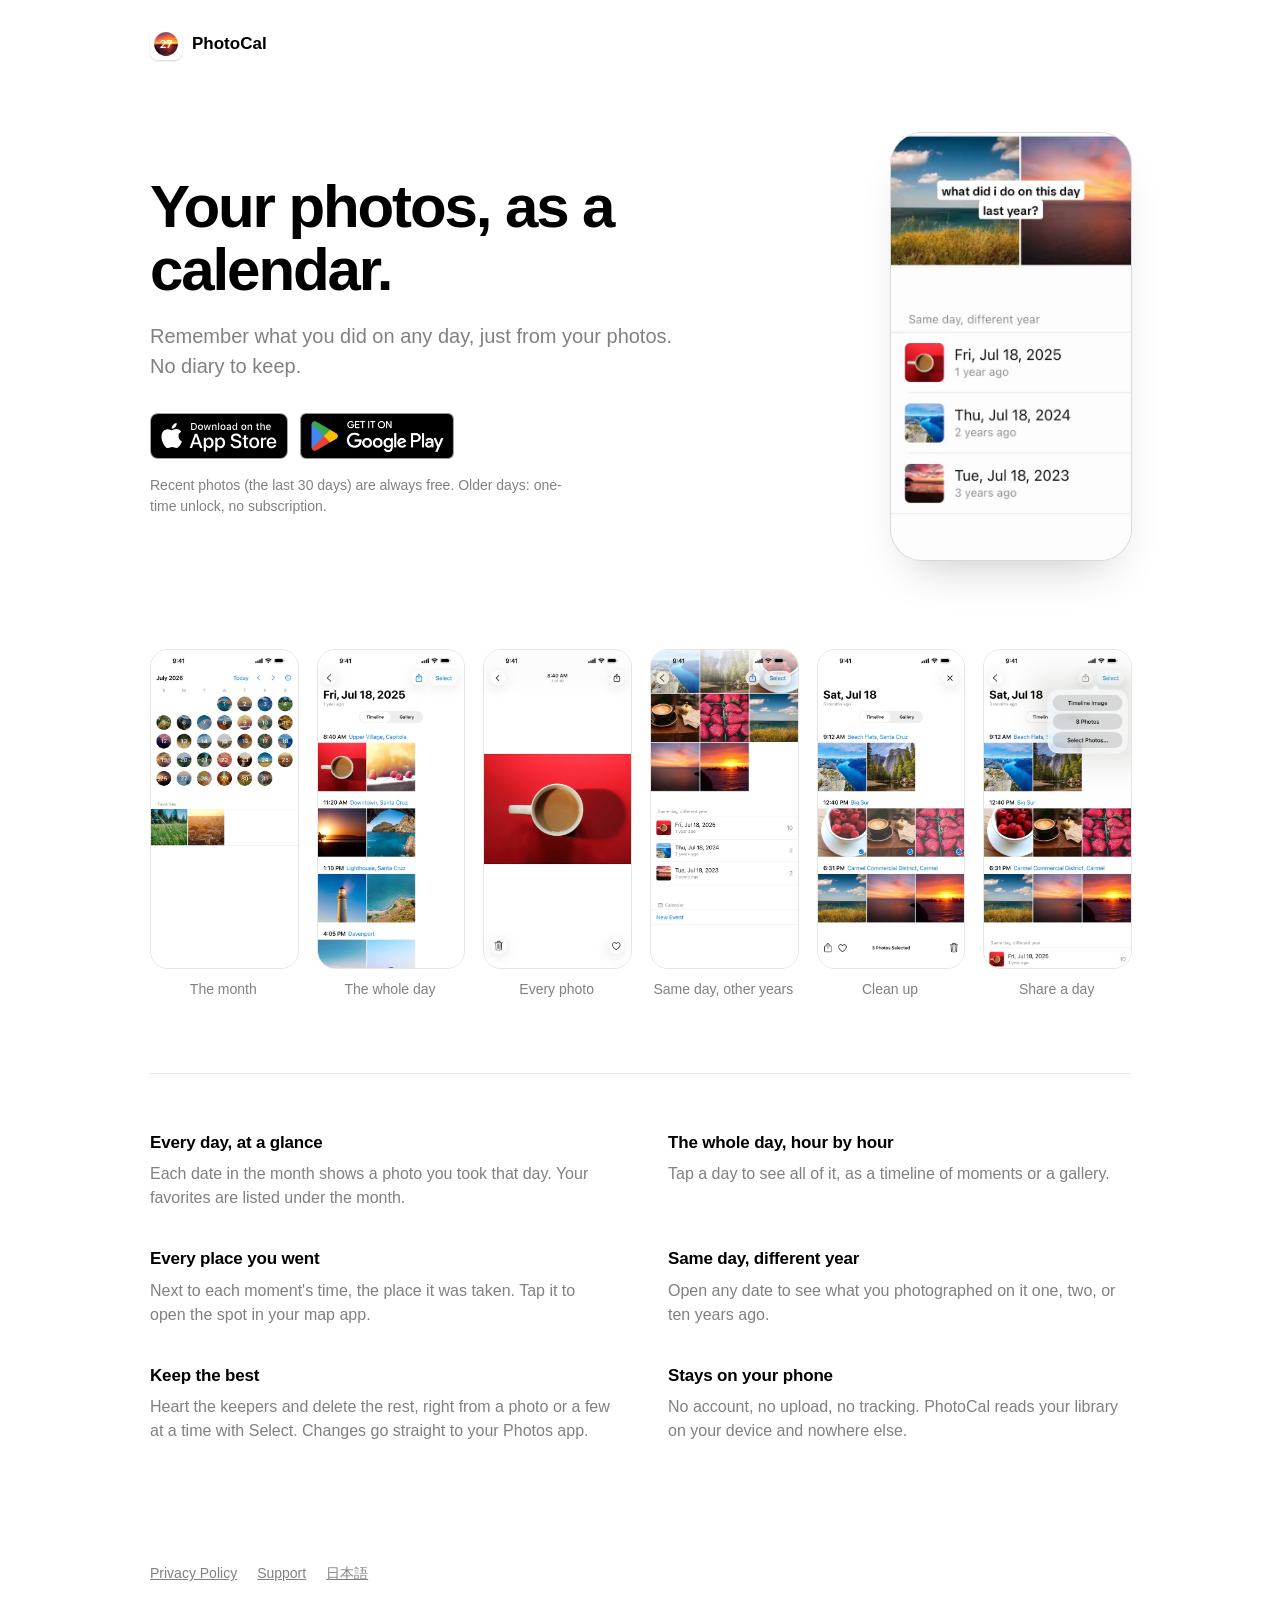
==== commit 6b56b6b9: "Landing: video back in the hero (Henry), the month screen moves into the row of screens Co-Authored-" ====
--- a/index.html
+++ b/index.html
@@ -41,7 +41,7 @@
   .wrap { max-width: 980px; margin: 0 auto; padding: 0 24px; }
   .brand { display: flex; align-items: center; gap: 10px; padding: 28px 0 0; font-weight: 600; font-size: 17px; }
   .brand img { width: 32px; height: 32px; border-radius: 8px; box-shadow: 0 1px 2px color-mix(in srgb, CanvasText 18%, transparent); }
-  header { padding: 72px 0 88px; display: grid; grid-template-columns: 1fr 300px; gap: 72px; align-items: center; }
+  header { padding: 72px 0 88px; display: grid; grid-template-columns: 1fr 240px; gap: 72px; align-items: center; }
   header h1 { font-size: clamp(40px, 5.6vw, 60px); letter-spacing: -0.035em; line-height: 1.05; margin: 0; }
   header p { font-size: clamp(18px, 2vw, 20px); color: GrayText; max-width: 30em; margin: 20px 0 0; line-height: 1.5; }
   .stores { display: flex; flex-wrap: wrap; gap: 12px; margin-top: 32px; }
@@ -49,7 +49,7 @@
   header .price { font-size: 14px; margin-top: 16px; }
   header video { width: 100%; aspect-ratio: 9 / 16; border-radius: 32px; object-fit: cover; background: color-mix(in srgb, CanvasText 5%, transparent); border: 1px solid color-mix(in srgb, CanvasText 10%, transparent); box-shadow: 0 24px 48px -24px color-mix(in srgb, CanvasText 25%, transparent); }
   header .shot { width: 100%; height: auto; border-radius: 32px; border: 1px solid color-mix(in srgb, CanvasText 10%, transparent); box-shadow: 0 24px 48px -24px color-mix(in srgb, CanvasText 25%, transparent); display: block; }
-  .screens { display: grid; grid-template-columns: repeat(5, 1fr); gap: 20px; padding: 0 0 72px; margin: 0; list-style: none; }
+  .screens { display: grid; grid-template-columns: repeat(6, 1fr); gap: 20px; padding: 0 0 72px; margin: 0; list-style: none; }
   .screens img { width: 100%; height: auto; border-radius: 18px; border: 1px solid color-mix(in srgb, CanvasText 10%, transparent); display: block; }
   .screens span { display: block; font-size: 14px; color: GrayText; margin-top: 10px; text-align: center; }
   .points { display: grid; grid-template-columns: repeat(2, 1fr); gap: 36px 56px; padding: 56px 0 0; border-top: 1px solid color-mix(in srgb, CanvasText 10%, transparent); }
@@ -62,7 +62,7 @@
     header { padding: 40px 0 56px; grid-template-columns: 1fr; gap: 40px; }
     header video { max-width: 220px; margin: 0 auto; display: block; }
     header .shot { max-width: 220px; margin: 0 auto; }
-    .screens { grid-template-columns: repeat(5, 40%); overflow-x: auto; scroll-snap-type: x mandatory; gap: 14px; margin: 0; padding: 0 0 48px; }
+    .screens { grid-template-columns: repeat(6, 40%); overflow-x: auto; scroll-snap-type: x mandatory; gap: 14px; margin: 0; padding: 0 0 48px; }
     .screens li { scroll-snap-align: start; }
     .points { grid-template-columns: 1fr; gap: 24px; padding-top: 40px; }
   }
@@ -81,9 +81,10 @@
     </div>
       <p class="price">Recent photos (the last 30 days) are always free. Older days: one-time unlock, no subscription.</p>
     </div>
-    <img class="shot" src="/img/s/calendar.jpg" alt="A month calendar where each date shows a photo you took that day">
+    <video src="/img/lastyear.mp4" poster="/img/lastyear.jpg" autoplay muted loop playsinline aria-label="Opening the same day one year ago: the day's photos hour by hour, with the place of each moment"></video>
   </header>
   <ul class="screens" aria-label="Screens">
+    <li><img src="/img/s/month.jpg" alt="A month calendar where each date shows a photo you took that day" loading="lazy"><span>The month</span></li>
     <li><img src="/img/s/day.jpg" alt="A day as a timeline: each moment's time and place" loading="lazy"><span>The whole day</span></li>
     <li><img src="/img/s/photo.jpg" alt="A photo opened full screen" loading="lazy"><span>Every photo</span></li>
     <li><img src="/img/s/same_day.jpg" alt="The same date one, two and three years ago" loading="lazy"><span>Same day, other years</span></li>
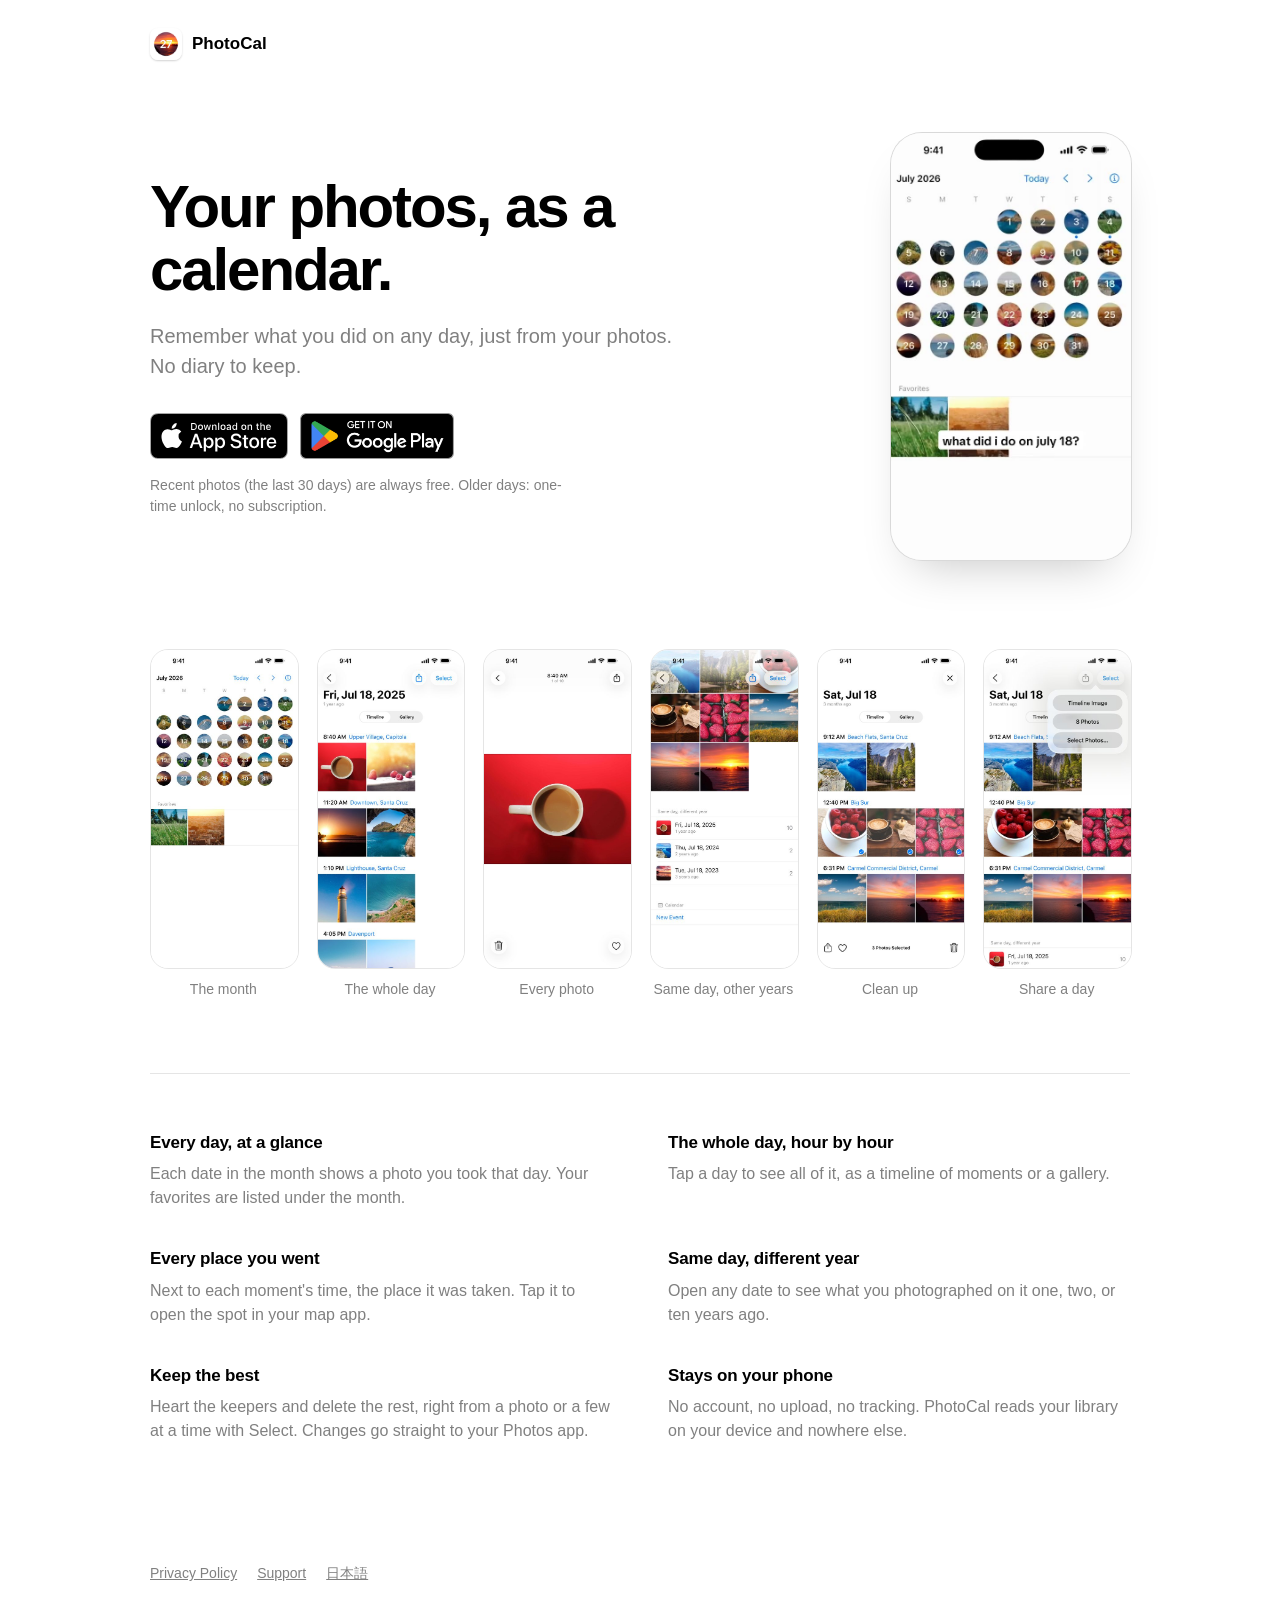
==== commit 7ed7b3ff: "Hero video: the calendar-first clip (main02), the Japanese page with the app in Japanese Co-Authored" ====
--- a/index.html
+++ b/index.html
@@ -81,7 +81,7 @@
     </div>
       <p class="price">Recent photos (the last 30 days) are always free. Older days: one-time unlock, no subscription.</p>
     </div>
-    <video src="/img/lastyear.mp4" poster="/img/lastyear.jpg" autoplay muted loop playsinline aria-label="Opening the same day one year ago: the day's photos hour by hour, with the place of each moment"></video>
+    <video src="/img/main.mp4" poster="/img/main.jpg" autoplay muted loop playsinline aria-label="A month where every day is a photo; tapping July 18 brings the day back hour by hour"></video>
   </header>
   <ul class="screens" aria-label="Screens">
     <li><img src="/img/s/month.jpg" alt="A month calendar where each date shows a photo you took that day" loading="lazy"><span>The month</span></li>
